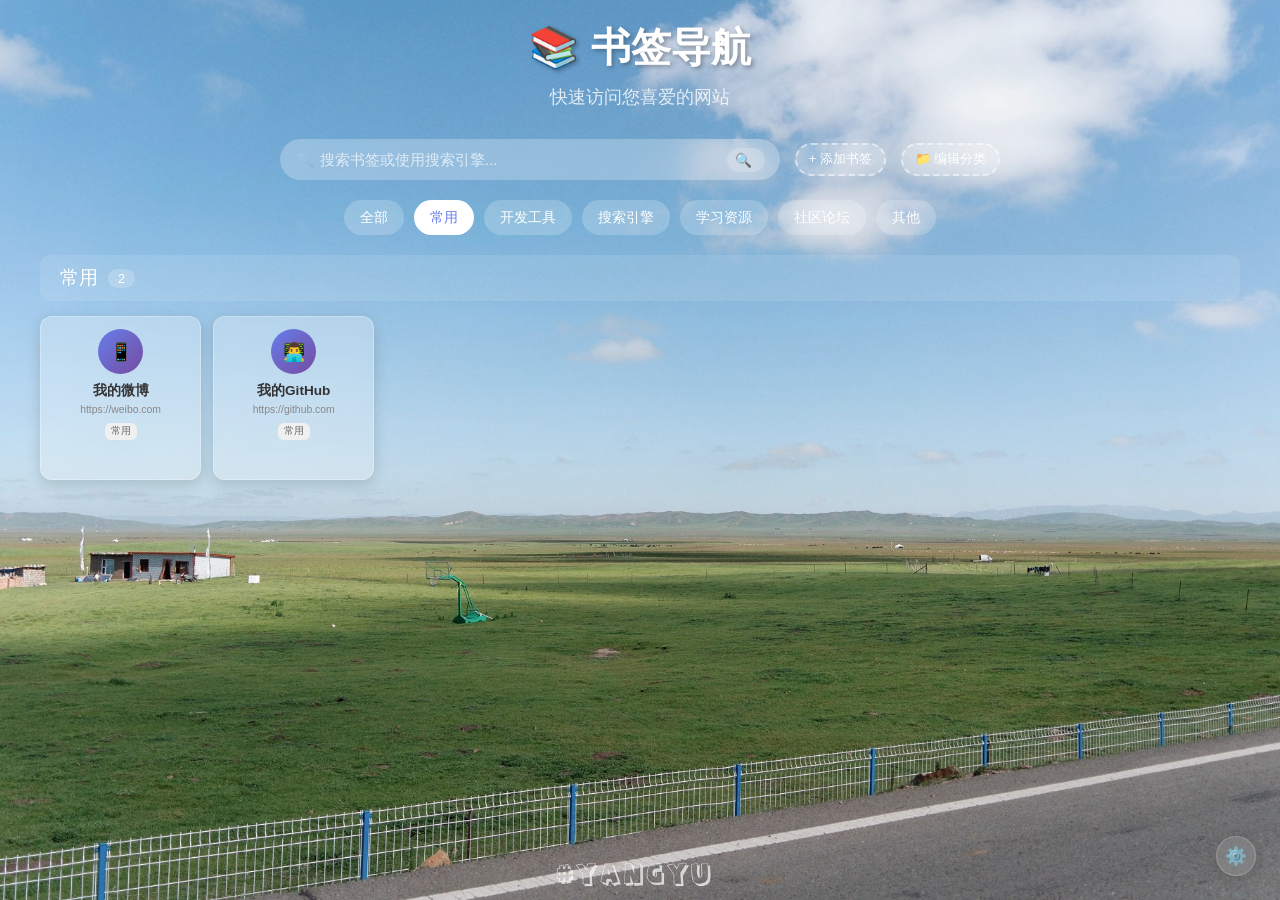
==== navi-bookmarks-chrome/newtab.html @ 95f2849f "Add Chrome extension and legacy web files Add a new Chrome extension under navi-bookmarks-chrome (ma" ====
<!DOCTYPE html>
<html lang="zh-CN">
<head>
    <meta charset="UTF-8">
    <meta name="viewport" content="width=device-width, initial-scale=1.0">
    <title>个人书签导航</title>
    <link rel="stylesheet" href="newtab.css">
</head>
<body>
    <div class="container">
        <header>
            <h1>📚 书签导航</h1>
            <p>快速访问您喜爱的网站</p>
        </header>

        <div class="search-bar">
            <form id="searchForm" class="search-container">
                <span class="search-icon">🔍</span>
                <input type="text" id="searchInput" class="search-input" placeholder="搜索书签或使用搜索引擎...">
                <div class="search-engine-selector" id="searchEngineSelector">
                    <span class="search-engine-icon" id="currentEngineIcon">🔍</span>
                    <span class="search-engine-name" id="currentEngineName"></span>
                </div>
                <div class="search-dropdown" id="searchEngineDropdown">
                    <div class="search-dropdown-item selected" data-engine="bookmarks">
                        <span class="engine-icon">⭐</span>
                        <div class="engine-info">
                            <div class="name">书签搜索</div>
                            <div class="url">搜索您的书签</div>
                        </div>
                    </div>
                    <div class="search-dropdown-item" data-engine="google">
                        <span class="engine-icon">🔍</span>
                        <div class="engine-info">
                            <div class="name">Google</div>
                            <div class="url">google.com</div>
                        </div>
                    </div>
                    <div class="search-dropdown-item" data-engine="baidu">
                        <span class="engine-icon">🅱️</span>
                        <div class="engine-info">
                            <div class="name">百度</div>
                            <div class="url">baidu.com</div>
                        </div>
                    </div>
                    <div class="search-dropdown-item" data-engine="bing">
                        <span class="engine-icon">🔷</span>
                        <div class="engine-info">
                            <div class="name">必应</div>
                            <div class="url">bing.com</div>
                        </div>
                    </div>
                    <div class="search-dropdown-item" data-engine="duckduckgo">
                        <span class="engine-icon">🦆</span>
                        <div class="engine-info">
                            <div class="name">DuckDuckGo</div>
                            <div class="url">duckduckgo.com</div>
                        </div>
                    </div>
                </div>
                <div class="search-results" id="searchResults"></div>
            </form>
            <button class="add-btn" id="addBookmarkBtn">+ 添加书签</button>
            <button class="add-btn" id="editCategoryBtn">📁 编辑分类</button>
        </div>

        <div class="category-filter" id="categoryFilter">
        </div>

        <div id="bookmarkContent">
        </div>

        <div class="modal-overlay" id="modalOverlay">
            <div class="modal">
                <h2 id="modalTitle">添加书签</h2>
                <input type="hidden" id="editId">
                <div class="form-group">
                    <label for="nameInput">网站名称</label>
                    <input type="text" id="nameInput" placeholder="输入网站名称">
                </div>
                <div class="form-group">
                    <label for="urlInput">网站地址</label>
                    <input type="text" id="urlInput" placeholder="输入网站URL或IP地址（可省略http://）">
                </div>
                <div class="form-group">
                    <label for="descriptionInput">描述（可选）</label>
                    <textarea id="descriptionInput" placeholder="输入网站描述或备注信息"></textarea>
                </div>
                <div class="form-group">
                    <label for="categoryInput">分类</label>
                    <select id="categoryInput">
                        <option value="常用">常用</option>
                        <option value="开发工具">开发工具</option>
                        <option value="搜索引擎">搜索引擎</option>
                        <option value="学习资源">学习资源</option>
                        <option value="社区论坛">社区论坛</option>
                        <option value="其他">其他</option>
                        <option value="__new__">+ 添加新分类</option>
                    </select>
                </div>
                <div class="form-group" id="newCategoryGroup" style="display: none;">
                    <label for="newCategoryInput">新分类名称</label>
                    <input type="text" id="newCategoryInput" placeholder="输入新分类名称">
                </div>
                <div class="btn-group">
                    <button class="cancel-btn" id="cancelModalBtn">取消</button>
                    <button class="save-btn" id="saveModalBtn">保存</button>
                </div>
            </div>
        </div>

        <div class="modal-overlay" id="categoryModalOverlay">
            <div class="modal">
                <h2>📁 编辑分类</h2>
                <div class="form-group">
                    <label for="newCatName">添加新分类</label>
                    <input type="text" id="newCatName" placeholder="输入新分类名称">
                </div>
                <button class="add-category-btn" id="addCategoryBtn">
                    <span class="add-icon">+</span>
                    <span>添加分类</span>
                </button>
                <div style="margin-bottom: 15px; font-size: 0.8rem; color: #999;">
                    💡 拖动分类可以调整顺序
                </div>
                <div id="categoryList" class="category-list">
                </div>
                <div class="btn-group">
                    <button class="cancel-btn" id="closeCategoryModalBtn">关闭</button>
                </div>
            </div>
        </div>

        <div class="fab-panel" id="fabPanel">
            <div class="fab-menu" id="fabMenu">
                <button class="fab-menu-item" id="exportBtn">📤 导出书签</button>
                <button class="fab-menu-item" id="importBtn">📥 导入书签</button>
                <button class="fab-menu-item" id="changeBgBtn">🎨 更换背景</button>
            </div>
            <button class="fab-btn" id="ieToggleBtn">⚙️</button>
        </div>

        <input type="file" id="importFile" style="display: none;" accept=".json">

    </div>

    <script src="newtab.js"></script>
</body>
</html>
---- navi-bookmarks-chrome/newtab.css ----
* {
    margin: 0;
    padding: 0;
    box-sizing: border-box;
}

body {
    font-family: 'Segoe UI', Tahoma, Geneva, Verdana, sans-serif;
    background: linear-gradient(135deg, #667eea 0%, #764ba2 100%);
    min-height: 100vh;
    padding: 20px;
    transition: background 0.5s ease;
}

body.loaded {
    background: url('/Zoigê.JPG') center/cover fixed;
}

.container {
    max-width: 1200px;
    margin: 0 auto;
}

header {
    text-align: center;
    margin-bottom: 30px;
}

header h1 {
    color: white;
    font-size: 2.5rem;
    margin-bottom: 10px;
    text-shadow: 2px 2px 4px rgba(0,0,0,0.3);
}

header p {
    color: rgba(255,255,255,0.8);
    font-size: 1.1rem;
}

.add-btn {
    padding: 6px 12px;
    background: rgba(255,255,255,0.2);
    border: 2px dashed rgba(255,255,255,0.5);
    border-radius: 50px;
    color: white;
    font-size: 0.8rem;
    cursor: pointer;
    transition: all 0.3s ease;
    min-width: 80px;
}

.add-btn:hover {
    background: rgba(255,255,255,0.3);
    border-color: white;
}

.category-filter {
    display: flex;
    justify-content: center;
    gap: 10px;
    flex-wrap: wrap;
    margin-bottom: 20px;
}

.category-tag {
    padding: 8px 16px;
    background: rgba(255,255,255,0.2);
    border: none;
    border-radius: 20px;
    color: white;
    font-size: 0.9rem;
    cursor: pointer;
    transition: all 0.3s ease;
}

.category-tag:hover {
    background: rgba(255,255,255,0.3);
}

.category-tag.active {
    background: white;
    color: #667eea;
}

.search-bar {
    display: flex;
    justify-content: center;
    align-items: center;
    gap: 15px;
    margin-bottom: 20px;
    flex-wrap: wrap;
}

.search-container {
    position: relative;
    display: flex;
    align-items: center;
    flex: 1;
    max-width: 500px;
    min-width: 280px;
}

.search-input {
    width: 100%;
    padding: 12px 45px 12px 40px;
    background: rgba(255, 255, 255, 0.25);
    backdrop-filter: blur(15px);
    -webkit-backdrop-filter: blur(15px);
    border: none;
    border-radius: 50px;
    color: white;
    font-size: 0.95rem;
    outline: none;
    transition: all 0.3s ease;
}

.search-input::placeholder {
    color: rgba(255, 255, 255, 0.7);
}

.search-input:focus {
    background: rgba(255, 255, 255, 0.35);
    box-shadow: 0 0 20px rgba(255, 255, 255, 0.2);
}

.search-icon {
    position: absolute;
    left: 15px;
    color: rgba(255, 255, 255, 0.7);
    font-size: 1rem;
}

.search-engine-selector {
    position: absolute;
    right: 15px;
    display: flex;
    align-items: center;
    gap: 5px;
    cursor: pointer;
    padding: 4px 8px;
    background: rgba(255, 255, 255, 0.2);
    border-radius: 15px;
    transition: all 0.3s ease;
}

.search-engine-selector:hover {
    background: rgba(255, 255, 255, 0.3);
}

.search-engine-icon {
    font-size: 0.85rem;
}

.search-engine-name {
    font-size: 0.75rem;
    color: white;
}

.search-dropdown {
    position: absolute;
    top: calc(100% + 10px);
    left: 0;
    right: 0;
    background: rgba(255, 255, 255, 0.95);
    backdrop-filter: blur(15px);
    -webkit-backdrop-filter: blur(15px);
    border: none;
    border-radius: 12px;
    box-shadow: 0 10px 40px rgba(0, 0, 0, 0.2);
    overflow: hidden;
    z-index: 100;
    opacity: 0;
    visibility: hidden;
    transform: translateY(-10px);
    transition: all 0.3s ease;
}

.search-dropdown.active {
    opacity: 1;
    visibility: visible;
    transform: translateY(0);
}

.search-dropdown-item {
    display: flex;
    align-items: center;
    gap: 12px;
    padding: 12px 15px;
    cursor: pointer;
    transition: background 0.2s ease;
    color: #333;
}

.search-dropdown-item:hover {
    background: rgba(102, 126, 234, 0.1);
}

.search-dropdown-item.selected {
    background: rgba(102, 126, 234, 0.15);
}

.search-dropdown-item .engine-icon {
    font-size: 1.2rem;
}

.search-dropdown-item .engine-info {
    flex: 1;
}

.search-dropdown-item .engine-info .name {
    font-weight: 500;
    font-size: 0.9rem;
}

.search-dropdown-item .engine-info .url {
    font-size: 0.7rem;
    color: #888;
}

.search-results {
    position: absolute;
    top: calc(100% + 10px);
    left: 0;
    right: 0;
    max-height: 300px;
    overflow-y: auto;
    background: rgba(255, 255, 255, 0.95);
    backdrop-filter: blur(15px);
    -webkit-backdrop-filter: blur(15px);
    border: none;
    border-radius: 12px;
    box-shadow: 0 10px 40px rgba(0, 0, 0, 0.2);
    z-index: 99;
}

.search-result-item {
    display: flex;
    align-items: center;
    gap: 12px;
    padding: 12px 15px;
    cursor: pointer;
    transition: background 0.2s ease;
    border-bottom: 1px solid rgba(0, 0, 0, 0.05);
}

.search-result-item:last-child {
    border-bottom: none;
}

.search-result-item:hover {
    background: rgba(102, 126, 234, 0.1);
}

.search-result-item .icon {
    width: 36px;
    height: 36px;
    border-radius: 50%;
    background: linear-gradient(135deg, #667eea 0%, #764ba2 100%);
    display: flex;
    align-items: center;
    justify-content: center;
    color: white;
    font-size: 0.9rem;
}

.search-result-item .info {
    flex: 1;
    min-width: 0;
}

.search-result-item .info .name {
    font-weight: 500;
    font-size: 0.9rem;
    color: #333;
    white-space: nowrap;
    overflow: hidden;
    text-overflow: ellipsis;
}

.search-result-item .info .url {
    font-size: 0.75rem;
    color: #888;
    white-space: nowrap;
    overflow: hidden;
    text-overflow: ellipsis;
}

.search-result-item .category {
    padding: 3px 8px;
    background: #f0f0f0;
    border-radius: 6px;
    font-size: 0.65rem;
    color: #666;
}

.search-no-results {
    padding: 20px;
    text-align: center;
    color: #999;
    font-size: 0.9rem;
}

.search-suggestions {
    padding: 10px 15px;
    border-top: 1px solid rgba(0, 0, 0, 0.05);
}

.search-suggestions .suggestion-title {
    font-size: 0.75rem;
    color: #999;
    margin-bottom: 8px;
}

.search-suggestions .suggestion-item {
    display: flex;
    align-items: center;
    gap: 8px;
    padding: 8px 10px;
    border-radius: 8px;
    cursor: pointer;
    transition: background 0.2s ease;
}

.search-suggestions .suggestion-item:hover {
    background: rgba(102, 126, 234, 0.1);
}

.search-suggestions .suggestion-item .search-icon {
    position: static;
    font-size: 0.85rem;
    color: #667eea;
}

.search-suggestions .suggestion-item .text {
    font-size: 0.85rem;
    color: #666;
}

.bookmark-section {
    margin-bottom: 30px;
}

.section-header {
    display: flex;
    align-items: center;
    gap: 10px;
    margin-bottom: 15px;
    padding: 10px 20px;
    background: rgba(255,255,255,0.1);
    border-radius: 10px;
}

.section-header h2 {
    color: white;
    font-size: 1.2rem;
    font-weight: 500;
}

.section-header .count {
    background: rgba(255,255,255,0.2);
    padding: 2px 10px;
    border-radius: 10px;
    color: white;
    font-size: 0.8rem;
}

.bookmark-grid {
    display: grid;
    grid-template-columns: repeat(auto-fill, minmax(150px, 1fr));
    gap: 12px;
}

.bookmark-card {
    background: rgba(255, 255, 255, 0.25);
    backdrop-filter: blur(15px);
    -webkit-backdrop-filter: blur(15px);
    border: 1px solid rgba(255, 255, 255, 0.3);
    border-radius: 12px;
    padding: 12px;
    text-align: center;
    box-shadow: 0 4px 15px rgba(0,0,0,0.15);
    transition: transform 0.3s ease, box-shadow 0.3s ease;
    position: relative;
    cursor: grab;
}

.bookmark-card:active {
    cursor: grabbing;
}

.bookmark-card:hover {
    transform: translateY(-6px) scale(1.02);
    box-shadow: 0 10px 30px rgba(0,0,0,0.25);
    background: rgba(255, 255, 255, 0.35);
}

.bookmark-card.dragging {
    opacity: 0.5;
    transform: scale(1.05);
}

.bookmark-card.drag-over {
    border: 2px dashed #667eea;
    background: rgba(255, 255, 255, 0.4);
}

.bookmark-card.add-card {
    border: 1px solid rgba(255, 255, 255, 0.3);
    background: rgba(255, 255, 255, 0.25);
    backdrop-filter: blur(15px);
    -webkit-backdrop-filter: blur(15px);
    cursor: pointer;
    transition: all 0.3s ease;
    box-shadow: 0 4px 15px rgba(0,0,0,0.15);
}

.bookmark-card.add-card:hover {
    transform: translateY(-6px) scale(1.02);
    box-shadow: 0 10px 30px rgba(0,0,0,0.25);
    background: rgba(255, 255, 255, 0.35);
}

.bookmark-card.add-card .add-icon {
    width: 45px;
    height: 45px;
    border-radius: 50%;
    background: linear-gradient(135deg, #667eea 0%, #764ba2 100%);
    display: flex;
    align-items: center;
    justify-content: center;
    margin: 0 auto 8px;
    font-size: 24px;
    color: white;
    font-weight: bold;
    box-shadow: 0 4px 15px rgba(102, 126, 234, 0.4);
}

.bookmark-card.add-card h3 {
    color: rgba(0, 0, 0, 0.8);
    margin-bottom: 5px;
    font-size: 14px;
}

.bookmark-card.add-card p {
    color: rgba(0, 0, 0, 0.5);
    font-size: 12px;
    margin-bottom: 8px;
}

.bookmark-card .icon {
    width: 45px;
    height: 45px;
    margin: 0 auto 8px;
    background: linear-gradient(135deg, #667eea 0%, #764ba2 100%);
    border-radius: 50%;
    display: flex;
    align-items: center;
    justify-content: center;
    font-size: 18px;
    color: white;
    font-family: 'Segoe UI', sans-serif;
}

.bookmark-card .icon img {
    width: 100%;
    height: 100%;
    border-radius: 50%;
    object-fit: cover;
}

.card-click-area {
    cursor: pointer;
    display: flex;
    flex-direction: column;
    align-items: center;
}

.bookmark-card h3 {
    font-size: 0.85rem;
    color: #333;
    margin-bottom: 4px;
    white-space: nowrap;
    overflow: hidden;
    text-overflow: ellipsis;
}

.bookmark-card p {
    font-size: 0.65rem;
    color: #888;
    word-break: break-all;
    margin-bottom: 5px;
}

.bookmark-card p.description {
    font-size: 0.6rem;
    color: #666;
    font-style: italic;
    display: -webkit-box;
    -webkit-line-clamp: 2;
    -webkit-box-orient: vertical;
    box-orient: vertical;
    line-clamp: 2;
    overflow: hidden;
    opacity: 0;
    max-height: 0;
    transition: all 0.3s ease;
    margin-top: 0;
}

.bookmark-card:hover p.description {
    opacity: 1;
    max-height: 40px;
    margin-top: 5px;
}

.bookmark-card .category-badge {
    display: inline-block;
    padding: 2px 6px;
    background: #f0f0f0;
    border-radius: 6px;
    font-size: 0.6rem;
    color: #666;
    margin-bottom: 6px;
}

.bookmark-card .actions {
    display: flex;
    justify-content: center;
    gap: 10px;
    opacity: 0;
    transition: opacity 0.3s ease;
}

.bookmark-card:hover .actions {
    opacity: 1;
}

.bookmark-card .actions button {
    padding: 4px 7px;
    border: none;
    border-radius: 4px;
    cursor: pointer;
    font-size: 0.6rem;
    transition: background 0.2s ease;
}

.bookmark-card .actions .edit-btn {
    background: #667eea;
    color: white;
}

.bookmark-card .actions .edit-btn:hover {
    background: #5a6fd6;
}

.bookmark-card .actions .delete-btn {
    background: #ff6b6b;
    color: white;
}

.bookmark-card .actions .delete-btn:hover {
    background: #ee5a5a;
}

.modal-overlay {
    display: none;
    position: fixed;
    top: 0;
    left: 0;
    width: 100%;
    height: 100%;
    background: rgba(0,0,0,0.5);
    justify-content: center;
    align-items: center;
    z-index: 1000;
}

.modal-overlay.active {
    display: flex;
}

.modal {
    background: white;
    border-radius: 12px;
    padding: 30px;
    width: 90%;
    max-width: 450px;
    box-shadow: 0 10px 40px rgba(0,0,0,0.3);
    max-height: 90vh;
    overflow-y: auto;
}

.modal h2 {
    color: #333;
    margin-bottom: 20px;
    text-align: center;
}

.modal .form-group {
    margin-bottom: 15px;
}

.modal .form-group label {
    display: block;
    margin-bottom: 5px;
    color: #555;
    font-size: 0.9rem;
}

.modal .form-group input,
.modal .form-group select,
.modal .form-group textarea {
    width: 100%;
    padding: 10px;
    border: 2px solid #e0e0e0;
    border-radius: 8px;
    font-size: 1rem;
    font-family: 'Segoe UI', 'PingFang SC', sans-serif;
    transition: all 0.3s ease;
    background: #fafafa;
}

.modal .form-group textarea {
    min-height: 80px;
    resize: vertical;
    line-height: 1.5;
}

.modal .form-group input:focus,
.modal .form-group select:focus,
.modal .form-group textarea:focus {
    outline: none;
    border-color: #667eea;
    box-shadow: 0 0 0 3px rgba(102, 126, 234, 0.1);
    background: white;
}

.modal .btn-group {
    display: flex;
    gap: 10px;
    margin-top: 25px;
}

.modal .btn-group button {
    flex: 1;
    padding: 12px;
    border: none;
    border-radius: 6px;
    font-size: 1rem;
    cursor: pointer;
    transition: background 0.3s ease;
}

.modal .btn-group .cancel-btn {
    background: #eee;
    color: #666;
}

.modal .btn-group .cancel-btn:hover {
    background: #ddd;
}

.modal .btn-group .save-btn {
    background: #667eea;
    color: white;
}

.modal .btn-group .save-btn:hover {
    background: #5a6fd6;
}

.empty-state {
    text-align: center;
    color: rgba(255,255,255,0.8);
    padding: 40px;
}

.empty-state h3 {
    font-size: 1.5rem;
    margin-bottom: 10px;
}

.empty-state p {
    font-size: 1rem;
}

@media (max-width: 768px) {
    header h1 {
        font-size: 1.8rem;
    }

    .bookmark-grid {
        grid-template-columns: repeat(auto-fill, minmax(150px, 1fr));
        gap: 12px;
    }

    .bookmark-card {
        padding: 15px;
    }

    .bookmark-card .icon {
        width: 50px;
        height: 50px;
        font-size: 20px;
    }

    .actions-bar {
        flex-direction: row;
        gap: 10px;
    }

    .add-btn {
        padding: 8px 14px;
        font-size: 0.8rem;
        min-width: auto;
    }
}

@media (max-width: 480px) {
    body {
        padding: 10px;
    }

    header h1 {
        font-size: 1.5rem;
    }

    .bookmark-grid {
        grid-template-columns: repeat(auto-fill, minmax(140px, 1fr));
        gap: 10px;
    }
}

.add-category-btn {
    width: 100%;
    padding: 12px 20px;
    margin-bottom: 15px;
    background: linear-gradient(135deg, #667eea 0%, #764ba2 100%);
    border: none;
    border-radius: 10px;
    color: white;
    font-size: 1rem;
    font-weight: 500;
    cursor: pointer;
    display: flex;
    align-items: center;
    justify-content: center;
    gap: 8px;
    transition: all 0.3s ease;
    box-shadow: 0 4px 15px rgba(102, 126, 234, 0.4);
}

.add-category-btn:hover {
    transform: translateY(-2px);
    box-shadow: 0 6px 20px rgba(102, 126, 234, 0.5);
}

.add-category-btn:active {
    transform: translateY(0);
}

.add-icon {
    font-size: 1.2rem;
    font-weight: 300;
}

.category-list {
    max-height: 300px;
    overflow-y: auto;
    margin-bottom: 15px;
    padding-right: 5px;
}

.category-item {
    display: flex;
    justify-content: space-between;
    align-items: center;
    padding: 12px 15px;
    background: #f8f9fa;
    border-radius: 10px;
    margin-bottom: 8px;
    cursor: grab;
    transition: all 0.2s ease;
    border: 2px solid transparent;
}

.category-item:hover {
    background: #e9ecef;
    transform: translateX(5px);
}

.category-item:active {
    cursor: grabbing;
}

.category-item.dragging {
    opacity: 0.5;
    transform: scale(1.02);
    background: #dee2e6;
}

.category-item.drag-over {
    border-color: #667eea;
    background: #eef2ff;
}

.category-name {
    font-weight: 500;
    color: #333;
}

.category-count {
    margin-left: 10px;
    color: #999;
    font-size: 0.8rem;
}

.category-actions {
    display: flex;
    gap: 8px;
}

.category-btn {
    padding: 5px 10px;
    border: none;
    border-radius: 6px;
    font-size: 0.75rem;
    cursor: pointer;
    transition: all 0.2s ease;
}

.category-btn.rename {
    background: #667eea;
    color: white;
}

.category-btn.rename:hover {
    background: #5a6fd6;
}

.category-btn.delete {
    background: #ff6b6b;
    color: white;
}

.category-btn.delete:hover {
    background: #ee5a5a;
}

.category-btn.disabled {
    background: #ccc;
    cursor: not-allowed;
}

.fab-panel {
    position: fixed;
    bottom: 24px;
    right: 24px;
    z-index: 1000;
    display: flex;
    flex-direction: column;
    align-items: center;
    gap: 10px;
}

.fab-btn {
    width: 40px;
    height: 40px;
    background: rgba(255, 255, 255, 0.12);
    backdrop-filter: blur(16px);
    -webkit-backdrop-filter: blur(16px);
    border: 1px solid rgba(255, 255, 255, 0.2);
    border-radius: 50%;
    color: white;
    font-size: 1.1rem;
    cursor: pointer;
    box-shadow: 0 4px 16px rgba(0, 0, 0, 0.12);
    transition: all 0.3s ease;
    display: flex;
    align-items: center;
    justify-content: center;
}

.fab-btn:hover {
    transform: scale(1.1) translateY(-2px);
    box-shadow: 0 6px 20px rgba(0, 0, 0, 0.2);
    background: rgba(255, 255, 255, 0.25);
}

.fab-btn:active {
    transform: scale(0.95);
}

.fab-menu {
    position: absolute;
    bottom: 50px;
    right: 0;
    background: rgba(255, 255, 255, 0.8);
    backdrop-filter: blur(20px);
    -webkit-backdrop-filter: blur(20px);
    border: 1px solid rgba(255, 255, 255, 0.3);
    border-radius: 12px;
    box-shadow: 0 12px 40px rgba(0, 0, 0, 0.18);
    padding: 6px;
    display: none;
    flex-direction: column;
    gap: 2px;
    min-width: 150px;
}

.fab-menu.active {
    display: flex;
    animation: slideUp 0.25s ease;
}

@keyframes slideUp {
    from { opacity: 0; transform: translateY(8px); }
    to { opacity: 1; transform: translateY(0); }
}

.fab-menu-item {
    padding: 8px 14px;
    border: none;
    border-radius: 8px;
    background: transparent;
    color: #333;
    font-size: 0.82rem;
    font-weight: 500;
    cursor: pointer;
    transition: all 0.2s ease;
    text-align: left;
    display: flex;
    align-items: center;
    gap: 8px;
    white-space: nowrap;
}

.fab-menu-item:hover {
    background: linear-gradient(135deg, rgba(102, 126, 234, 0.12), rgba(118, 75, 162, 0.12));
    color: #667eea;
}

.bg-preview-list {
    display: flex;
    gap: 6px;
    padding: 6px 8px 2px;
    flex-wrap: wrap;
}

.bg-preview {
    width: 36px;
    height: 36px;
    border-radius: 8px;
    border: 2px solid transparent;
    cursor: pointer;
    transition: all 0.2s ease;
    background-size: cover;
    background-position: center;
}

.bg-preview:hover {
    transform: scale(1.1);
    border-color: #667eea;
}

.bg-preview.active {
    border-color: #667eea;
    box-shadow: 0 0 0 2px rgba(102, 126, 234, 0.3);
}
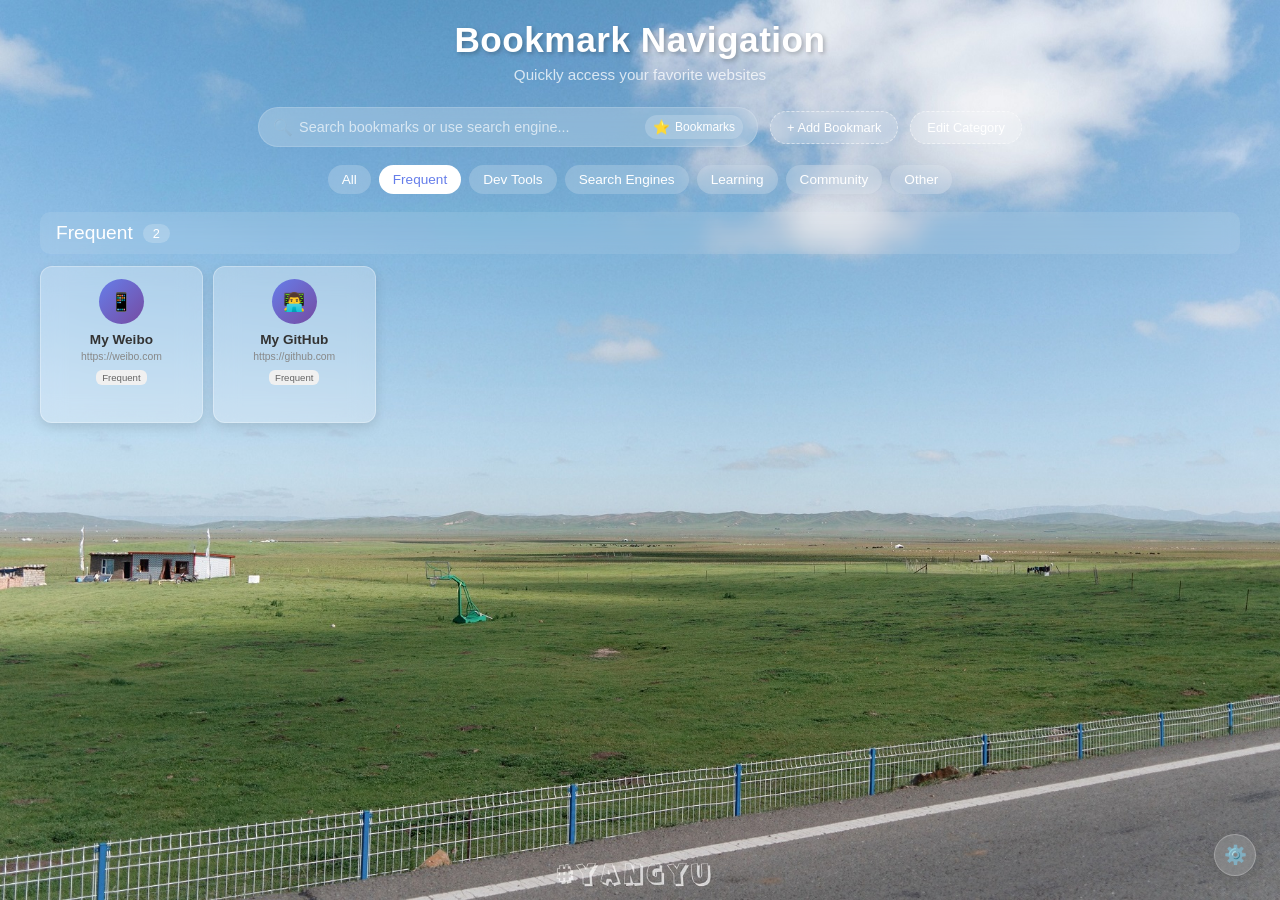
==== commit d5dd41af: "## [v1.0.2] - 2026-06-29 ### 新增  - ✅ 国际化（i18n）支持，支持中文和英文切换 - ✅ 新增 `_locales/en` 和 `_locales/zh_CN` 语" ====
--- a/navi-bookmarks-chrome/newtab.html
+++ b/navi-bookmarks-chrome/newtab.html
@@ -3,20 +3,20 @@
 <head>
     <meta charset="UTF-8">
     <meta name="viewport" content="width=device-width, initial-scale=1.0">
-    <title>个人书签导航</title>
+    <title data-i18n="appName">个人书签导航</title>
     <link rel="stylesheet" href="newtab.css">
 </head>
 <body>
     <div class="container">
         <header>
-            <h1>📚 书签导航</h1>
-            <p>快速访问您喜爱的网站</p>
+            <h1 data-i18n="headerTitle">📚 书签导航</h1>
+            <p data-i18n="headerSubtitle">快速访问您喜爱的网站</p>
         </header>
 
         <div class="search-bar">
             <form id="searchForm" class="search-container">
                 <span class="search-icon">🔍</span>
-                <input type="text" id="searchInput" class="search-input" placeholder="搜索书签或使用搜索引擎...">
+                <input type="text" id="searchInput" class="search-input" data-i18n-placeholder="searchPlaceholder" placeholder="搜索书签或使用搜索引擎...">
                 <div class="search-engine-selector" id="searchEngineSelector">
                     <span class="search-engine-icon" id="currentEngineIcon">🔍</span>
                     <span class="search-engine-name" id="currentEngineName"></span>
@@ -25,8 +25,8 @@
                     <div class="search-dropdown-item selected" data-engine="bookmarks">
                         <span class="engine-icon">⭐</span>
                         <div class="engine-info">
-                            <div class="name">书签搜索</div>
-                            <div class="url">搜索您的书签</div>
+                            <div class="name" data-i18n="bookmarkSearch">书签搜索</div>
+                            <div class="url" data-i18n="bookmarkSearchDesc">搜索您的书签</div>
                         </div>
                     </div>
                     <div class="search-dropdown-item" data-engine="google">
@@ -39,14 +39,14 @@
                     <div class="search-dropdown-item" data-engine="baidu">
                         <span class="engine-icon">🅱️</span>
                         <div class="engine-info">
-                            <div class="name">百度</div>
+                            <div class="name" data-i18n="baidu">百度</div>
                             <div class="url">baidu.com</div>
                         </div>
                     </div>
                     <div class="search-dropdown-item" data-engine="bing">
                         <span class="engine-icon">🔷</span>
                         <div class="engine-info">
-                            <div class="name">必应</div>
+                            <div class="name" data-i18n="bing">必应</div>
                             <div class="url">bing.com</div>
                         </div>
                     </div>
@@ -60,8 +60,8 @@
                 </div>
                 <div class="search-results" id="searchResults"></div>
             </form>
-            <button class="add-btn" id="addBookmarkBtn">+ 添加书签</button>
-            <button class="add-btn" id="editCategoryBtn">📁 编辑分类</button>
+            <button class="add-btn" id="addBookmarkBtn" data-i18n="addBookmark">+ 添加书签</button>
+            <button class="add-btn" id="editCategoryBtn" data-i18n="editCategory">📁 编辑分类</button>
         </div>
 
         <div class="category-filter" id="categoryFilter">
@@ -72,70 +72,85 @@
 
         <div class="modal-overlay" id="modalOverlay">
             <div class="modal">
-                <h2 id="modalTitle">添加书签</h2>
+                <h2 id="modalTitle" data-i18n="modalAddBookmark">添加书签</h2>
                 <input type="hidden" id="editId">
                 <div class="form-group">
-                    <label for="nameInput">网站名称</label>
-                    <input type="text" id="nameInput" placeholder="输入网站名称">
+                    <label for="nameInput" data-i18n="labelWebsiteName">网站名称</label>
+                    <input type="text" id="nameInput" data-i18n-placeholder="placeholderWebsiteName" placeholder="输入网站名称">
                 </div>
                 <div class="form-group">
-                    <label for="urlInput">网站地址</label>
-                    <input type="text" id="urlInput" placeholder="输入网站URL或IP地址（可省略http://）">
+                    <label for="urlInput" data-i18n="labelWebsiteUrl">网站地址</label>
+                    <input type="text" id="urlInput" data-i18n-placeholder="placeholderWebsiteUrl" placeholder="输入网站URL或IP地址（可省略http://）">
                 </div>
                 <div class="form-group">
-                    <label for="descriptionInput">描述（可选）</label>
-                    <textarea id="descriptionInput" placeholder="输入网站描述或备注信息"></textarea>
+                    <label for="descriptionInput" data-i18n="labelDescription">描述（可选）</label>
+                    <textarea id="descriptionInput" data-i18n-placeholder="placeholderDescription" placeholder="输入网站描述或备注信息"></textarea>
                 </div>
                 <div class="form-group">
-                    <label for="categoryInput">分类</label>
+                    <label for="categoryInput" data-i18n="labelCategory">分类</label>
                     <select id="categoryInput">
-                        <option value="常用">常用</option>
-                        <option value="开发工具">开发工具</option>
-                        <option value="搜索引擎">搜索引擎</option>
-                        <option value="学习资源">学习资源</option>
-                        <option value="社区论坛">社区论坛</option>
-                        <option value="其他">其他</option>
-                        <option value="__new__">+ 添加新分类</option>
                     </select>
                 </div>
                 <div class="form-group" id="newCategoryGroup" style="display: none;">
-                    <label for="newCategoryInput">新分类名称</label>
-                    <input type="text" id="newCategoryInput" placeholder="输入新分类名称">
+                    <label for="newCategoryInput" data-i18n="labelNewCategory">新分类名称</label>
+                    <input type="text" id="newCategoryInput" data-i18n-placeholder="placeholderNewCategory" placeholder="输入新分类名称">
                 </div>
                 <div class="btn-group">
-                    <button class="cancel-btn" id="cancelModalBtn">取消</button>
-                    <button class="save-btn" id="saveModalBtn">保存</button>
+                    <button class="cancel-btn" id="cancelModalBtn" data-i18n="btnCancel">取消</button>
+                    <button class="save-btn" id="saveModalBtn" data-i18n="btnSave">保存</button>
                 </div>
             </div>
         </div>
 
         <div class="modal-overlay" id="categoryModalOverlay">
             <div class="modal">
-                <h2>📁 编辑分类</h2>
+                <h2 data-i18n="modalEditCategory">📁 编辑分类</h2>
                 <div class="form-group">
-                    <label for="newCatName">添加新分类</label>
-                    <input type="text" id="newCatName" placeholder="输入新分类名称">
+                    <label for="newCatName" data-i18n="addNewCategory">添加新分类</label>
+                    <input type="text" id="newCatName" data-i18n-placeholder="placeholderEnterCategoryName" placeholder="输入新分类名称">
                 </div>
                 <button class="add-category-btn" id="addCategoryBtn">
                     <span class="add-icon">+</span>
-                    <span>添加分类</span>
+                    <span data-i18n="btnAddCategory">添加分类</span>
                 </button>
-                <div style="margin-bottom: 15px; font-size: 0.8rem; color: #999;">
+                <div style="margin-bottom: 15px; font-size: 0.8rem; color: #999;" data-i18n="hintDragCategory">
                     💡 拖动分类可以调整顺序
                 </div>
                 <div id="categoryList" class="category-list">
                 </div>
                 <div class="btn-group">
-                    <button class="cancel-btn" id="closeCategoryModalBtn">关闭</button>
+                    <button class="cancel-btn" id="closeCategoryModalBtn" data-i18n="btnClose">关闭</button>
                 </div>
             </div>
         </div>
 
         <div class="fab-panel" id="fabPanel">
             <div class="fab-menu" id="fabMenu">
-                <button class="fab-menu-item" id="exportBtn">📤 导出书签</button>
-                <button class="fab-menu-item" id="importBtn">📥 导入书签</button>
-                <button class="fab-menu-item" id="changeBgBtn">🎨 更换背景</button>
+                <div class="fab-menu-header">
+                    <span data-i18n="settingsTitle">设置</span>
+                </div>
+                <button class="fab-menu-item" id="exportBtn">
+                    <span class="fab-menu-icon">📤</span>
+                    <span data-i18n="exportBookmarks">导出书签</span>
+                </button>
+                <button class="fab-menu-item" id="importBtn">
+                    <span class="fab-menu-icon">📥</span>
+                    <span data-i18n="importBookmarks">导入书签</span>
+                </button>
+                <button class="fab-menu-item" id="changeBgBtn">
+                    <span class="fab-menu-icon">🎨</span>
+                    <span data-i18n="changeBackground">更换背景</span>
+                </button>
+                <div class="fab-menu-divider"></div>
+                <div class="fab-menu-item fab-lang-row">
+                    <span class="fab-menu-icon">🌐</span>
+                    <span data-i18n="language">语言</span>
+                    <select id="langSelect" class="lang-select">
+                        <option value="system" data-i18n="langSystem">跟随系统</option>
+                        <option value="zh_CN" data-i18n="langZhCN">中文</option>
+                        <option value="en" data-i18n="langEn">English</option>
+                    </select>
+                </div>
             </div>
             <button class="fab-btn" id="ieToggleBtn">⚙️</button>
         </div>
--- a/navi-bookmarks-chrome/newtab.css
+++ b/navi-bookmarks-chrome/newtab.css
@@ -23,55 +23,61 @@
 
 header {
     text-align: center;
-    margin-bottom: 30px;
+    margin-bottom: 24px;
 }
 
 header h1 {
     color: white;
-    font-size: 2.5rem;
-    margin-bottom: 10px;
-    text-shadow: 2px 2px 4px rgba(0,0,0,0.3);
+    font-size: 2.2rem;
+    margin-bottom: 6px;
+    text-shadow: 2px 2px 4px rgba(0,0,0,0.25);
+    letter-spacing: 0.5px;
 }
 
 header p {
-    color: rgba(255,255,255,0.8);
-    font-size: 1.1rem;
+    color: rgba(255,255,255,0.75);
+    font-size: 0.95rem;
 }
 
 .add-btn {
-    padding: 6px 12px;
+    padding: 8px 16px;
     background: rgba(255,255,255,0.2);
-    border: 2px dashed rgba(255,255,255,0.5);
+    border: 1.5px dashed rgba(255,255,255,0.5);
     border-radius: 50px;
     color: white;
     font-size: 0.8rem;
     cursor: pointer;
-    transition: all 0.3s ease;
+    transition: all 0.2s ease;
     min-width: 80px;
+    backdrop-filter: blur(8px);
+    -webkit-backdrop-filter: blur(8px);
 }
 
 .add-btn:hover {
     background: rgba(255,255,255,0.3);
     border-color: white;
+    transform: translateY(-1px);
 }
 
 .category-filter {
     display: flex;
     justify-content: center;
-    gap: 10px;
+    gap: 8px;
     flex-wrap: wrap;
-    margin-bottom: 20px;
+    margin-bottom: 18px;
 }
 
 .category-tag {
-    padding: 8px 16px;
+    padding: 7px 14px;
     background: rgba(255,255,255,0.2);
     border: none;
     border-radius: 20px;
     color: white;
-    font-size: 0.9rem;
-    cursor: pointer;
-    transition: all 0.3s ease;
+    font-size: 0.85rem;
+    cursor: pointer;
+    transition: all 0.2s ease;
+    backdrop-filter: blur(8px);
+    -webkit-backdrop-filter: blur(8px);
 }
 
 .category-tag:hover {
@@ -87,8 +93,8 @@
     display: flex;
     justify-content: center;
     align-items: center;
-    gap: 15px;
-    margin-bottom: 20px;
+    gap: 12px;
+    margin-bottom: 18px;
     flex-wrap: wrap;
 }
 
@@ -103,25 +109,26 @@
 
 .search-input {
     width: 100%;
-    padding: 12px 45px 12px 40px;
-    background: rgba(255, 255, 255, 0.25);
-    backdrop-filter: blur(15px);
-    -webkit-backdrop-filter: blur(15px);
-    border: none;
+    padding: 11px 45px 11px 40px;
+    background: rgba(255, 255, 255, 0.22);
+    backdrop-filter: blur(12px);
+    -webkit-backdrop-filter: blur(12px);
+    border: 1px solid rgba(255, 255, 255, 0.15);
     border-radius: 50px;
     color: white;
-    font-size: 0.95rem;
+    font-size: 0.9rem;
     outline: none;
-    transition: all 0.3s ease;
+    transition: all 0.2s ease;
 }
 
 .search-input::placeholder {
-    color: rgba(255, 255, 255, 0.7);
+    color: rgba(255, 255, 255, 0.65);
 }
 
 .search-input:focus {
-    background: rgba(255, 255, 255, 0.35);
-    box-shadow: 0 0 20px rgba(255, 255, 255, 0.2);
+    background: rgba(255, 255, 255, 0.3);
+    border-color: rgba(255, 255, 255, 0.3);
+    box-shadow: 0 0 16px rgba(255, 255, 255, 0.15);
 }
 
 .search-icon {
@@ -338,17 +345,19 @@
 }
 
 .bookmark-section {
-    margin-bottom: 30px;
+    margin-bottom: 24px;
 }
 
 .section-header {
     display: flex;
     align-items: center;
     gap: 10px;
-    margin-bottom: 15px;
-    padding: 10px 20px;
+    margin-bottom: 12px;
+    padding: 10px 16px;
     background: rgba(255,255,255,0.1);
     border-radius: 10px;
+    backdrop-filter: blur(8px);
+    -webkit-backdrop-filter: blur(8px);
 }
 
 .section-header h2 {
@@ -368,19 +377,19 @@
 .bookmark-grid {
     display: grid;
     grid-template-columns: repeat(auto-fill, minmax(150px, 1fr));
-    gap: 12px;
+    gap: 10px;
 }
 
 .bookmark-card {
     background: rgba(255, 255, 255, 0.25);
-    backdrop-filter: blur(15px);
-    -webkit-backdrop-filter: blur(15px);
+    backdrop-filter: blur(12px);
+    -webkit-backdrop-filter: blur(12px);
     border: 1px solid rgba(255, 255, 255, 0.3);
     border-radius: 12px;
     padding: 12px;
     text-align: center;
-    box-shadow: 0 4px 15px rgba(0,0,0,0.15);
-    transition: transform 0.3s ease, box-shadow 0.3s ease;
+    box-shadow: 0 4px 12px rgba(0,0,0,0.12);
+    transition: transform 0.2s ease, box-shadow 0.2s ease;
     position: relative;
     cursor: grab;
 }
@@ -390,8 +399,8 @@
 }
 
 .bookmark-card:hover {
-    transform: translateY(-6px) scale(1.02);
-    box-shadow: 0 10px 30px rgba(0,0,0,0.25);
+    transform: translateY(-4px) scale(1.02);
+    box-shadow: 0 8px 24px rgba(0,0,0,0.2);
     background: rgba(255, 255, 255, 0.35);
 }
 
@@ -570,10 +579,13 @@
     left: 0;
     width: 100%;
     height: 100%;
-    background: rgba(0,0,0,0.5);
+    background: rgba(0, 0, 0, 0.15);
+    backdrop-filter: blur(1px);
+    -webkit-backdrop-filter: blur(1px);
     justify-content: center;
     align-items: center;
     z-index: 1000;
+    animation: bubbleFadeIn 0.1s ease;
 }
 
 .modal-overlay.active {
@@ -582,13 +594,14 @@
 
 .modal {
     background: white;
-    border-radius: 12px;
-    padding: 30px;
+    border-radius: 16px;
+    padding: 28px 28px 20px;
     width: 90%;
     max-width: 450px;
-    box-shadow: 0 10px 40px rgba(0,0,0,0.3);
+    box-shadow: 0 20px 60px rgba(0, 0, 0, 0.25);
     max-height: 90vh;
     overflow-y: auto;
+    animation: bubblePop 0.125s cubic-bezier(0.175, 0.885, 0.32, 1.275);
 }
 
 .modal h2 {
@@ -861,22 +874,22 @@
     display: flex;
     flex-direction: column;
     align-items: center;
-    gap: 10px;
+    gap: 8px;
 }
 
 .fab-btn {
-    width: 40px;
-    height: 40px;
-    background: rgba(255, 255, 255, 0.12);
+    width: 42px;
+    height: 42px;
+    background: rgba(255, 255, 255, 0.15);
     backdrop-filter: blur(16px);
     -webkit-backdrop-filter: blur(16px);
-    border: 1px solid rgba(255, 255, 255, 0.2);
+    border: 1px solid rgba(255, 255, 255, 0.25);
     border-radius: 50%;
     color: white;
-    font-size: 1.1rem;
+    font-size: 1.15rem;
     cursor: pointer;
     box-shadow: 0 4px 16px rgba(0, 0, 0, 0.12);
-    transition: all 0.3s ease;
+    transition: all 0.2s ease;
     display: flex;
     align-items: center;
     justify-content: center;
@@ -896,31 +909,42 @@
     position: absolute;
     bottom: 50px;
     right: 0;
-    background: rgba(255, 255, 255, 0.8);
-    backdrop-filter: blur(20px);
-    -webkit-backdrop-filter: blur(20px);
-    border: 1px solid rgba(255, 255, 255, 0.3);
-    border-radius: 12px;
-    box-shadow: 0 12px 40px rgba(0, 0, 0, 0.18);
+    background: rgba(255, 255, 255, 0.92);
+    backdrop-filter: blur(24px);
+    -webkit-backdrop-filter: blur(24px);
+    border: 1px solid rgba(255, 255, 255, 0.4);
+    border-radius: 14px;
+    box-shadow: 0 8px 32px rgba(0, 0, 0, 0.15), 0 2px 8px rgba(0, 0, 0, 0.08);
     padding: 6px;
     display: none;
     flex-direction: column;
     gap: 2px;
-    min-width: 150px;
+    min-width: 180px;
 }
 
 .fab-menu.active {
     display: flex;
-    animation: slideUp 0.25s ease;
+    animation: slideUp 0.2s ease;
 }
 
 @keyframes slideUp {
-    from { opacity: 0; transform: translateY(8px); }
+    from { opacity: 0; transform: translateY(6px); }
     to { opacity: 1; transform: translateY(0); }
 }
 
+.fab-menu-header {
+    padding: 8px 14px 6px;
+    font-size: 0.7rem;
+    font-weight: 600;
+    color: #999;
+    text-transform: uppercase;
+    letter-spacing: 0.5px;
+    border-bottom: 1px solid rgba(0, 0, 0, 0.06);
+    margin-bottom: 2px;
+}
+
 .fab-menu-item {
-    padding: 8px 14px;
+    padding: 9px 14px;
     border: none;
     border-radius: 8px;
     background: transparent;
@@ -928,17 +952,67 @@
     font-size: 0.82rem;
     font-weight: 500;
     cursor: pointer;
-    transition: all 0.2s ease;
+    transition: all 0.15s ease;
     text-align: left;
     display: flex;
     align-items: center;
-    gap: 8px;
+    gap: 10px;
     white-space: nowrap;
 }
 
 .fab-menu-item:hover {
-    background: linear-gradient(135deg, rgba(102, 126, 234, 0.12), rgba(118, 75, 162, 0.12));
+    background: linear-gradient(135deg, rgba(102, 126, 234, 0.1), rgba(118, 75, 162, 0.1));
     color: #667eea;
+}
+
+.fab-menu-icon {
+    width: 18px;
+    text-align: center;
+    font-size: 0.9rem;
+    flex-shrink: 0;
+}
+
+.fab-menu-divider {
+    height: 1px;
+    background: rgba(0, 0, 0, 0.06);
+    margin: 4px 10px;
+}
+
+.fab-lang-row {
+    cursor: default;
+    justify-content: flex-start;
+}
+
+.fab-lang-row:hover {
+    background: transparent;
+    color: #333;
+}
+
+.lang-select {
+    margin-left: auto;
+    padding: 4px 10px;
+    border: 1px solid #e0e0e0;
+    border-radius: 6px;
+    font-size: 0.75rem;
+    background: #f5f5f5;
+    color: #444;
+    cursor: pointer;
+    outline: none;
+    transition: all 0.2s;
+    appearance: auto;
+}
+
+.lang-select:hover {
+    border-color: #bbb;
+}
+
+.lang-select:focus {
+    border-color: #667eea;
+    box-shadow: 0 0 0 2px rgba(102, 126, 234, 0.1);
+}
+
+.lang-select option {
+    font-size: 0.78rem;
 }
 
 .bg-preview-list {
@@ -968,3 +1042,131 @@
     border-color: #667eea;
     box-shadow: 0 0 0 2px rgba(102, 126, 234, 0.3);
 }
+
+.bubble-overlay {
+    position: fixed;
+    top: 0;
+    left: 0;
+    width: 100%;
+    height: 100%;
+    background: rgba(0, 0, 0, 0.15);
+    backdrop-filter: blur(1px);
+    -webkit-backdrop-filter: blur(1px);
+    display: flex;
+    align-items: center;
+    justify-content: center;
+    z-index: 10000;
+    animation: bubbleFadeIn 0.1s ease;
+}
+
+@keyframes bubbleFadeIn {
+    from { opacity: 0; }
+    to { opacity: 1; }
+}
+
+.bubble {
+    background: white;
+    border-radius: 16px;
+    padding: 28px 28px 20px;
+    min-width: 300px;
+    max-width: 400px;
+    width: 90%;
+    box-shadow: 0 20px 60px rgba(0, 0, 0, 0.25);
+    animation: bubblePop 0.125s cubic-bezier(0.175, 0.885, 0.32, 1.275);
+}
+
+@keyframes bubblePop {
+    from { opacity: 0; transform: scale(0.85) translateY(10px); }
+    to { opacity: 1; transform: scale(1) translateY(0); }
+}
+
+.bubble-title {
+    font-size: 1rem;
+    font-weight: 600;
+    color: #333;
+    margin-bottom: 10px;
+}
+
+.bubble-message {
+    font-size: 0.9rem;
+    color: #666;
+    line-height: 1.5;
+    margin-bottom: 20px;
+}
+
+.bubble-input {
+    width: 100%;
+    padding: 10px 12px;
+    border: 2px solid #e0e0e0;
+    border-radius: 8px;
+    font-size: 0.95rem;
+    font-family: 'Segoe UI', 'PingFang SC', sans-serif;
+    outline: none;
+    transition: border-color 0.2s;
+    margin-bottom: 20px;
+    box-sizing: border-box;
+}
+
+.bubble-input:focus {
+    border-color: #667eea;
+}
+
+.bubble-btn-group {
+    display: flex;
+    justify-content: flex-end;
+    gap: 10px;
+}
+
+.bubble-btn {
+    padding: 8px 20px;
+    border: none;
+    border-radius: 8px;
+    font-size: 0.9rem;
+    cursor: pointer;
+    transition: all 0.2s ease;
+    font-weight: 500;
+}
+
+.bubble-btn-cancel {
+    background: #f0f0f0;
+    color: #666;
+}
+
+.bubble-btn-cancel:hover {
+    background: #e0e0e0;
+}
+
+.bubble-btn-confirm {
+    background: linear-gradient(135deg, #667eea 0%, #764ba2 100%);
+    color: white;
+    box-shadow: 0 2px 8px rgba(102, 126, 234, 0.3);
+}
+
+.bubble-btn-confirm:hover {
+    box-shadow: 0 4px 12px rgba(102, 126, 234, 0.4);
+    transform: translateY(-1px);
+}
+
+.bubble-btn-ok {
+    background: linear-gradient(135deg, #667eea 0%, #764ba2 100%);
+    color: white;
+    width: 100%;
+    padding: 10px;
+    box-shadow: 0 2px 8px rgba(102, 126, 234, 0.3);
+}
+
+.bubble-btn-ok:hover {
+    box-shadow: 0 4px 12px rgba(102, 126, 234, 0.4);
+    transform: translateY(-1px);
+}
+
+.bubble-btn-danger {
+    background: linear-gradient(135deg, #ff6b6b 0%, #ee5a5a 100%);
+    color: white;
+    box-shadow: 0 2px 8px rgba(255, 107, 107, 0.3);
+}
+
+.bubble-btn-danger:hover {
+    box-shadow: 0 4px 12px rgba(255, 107, 107, 0.4);
+    transform: translateY(-1px);
+}
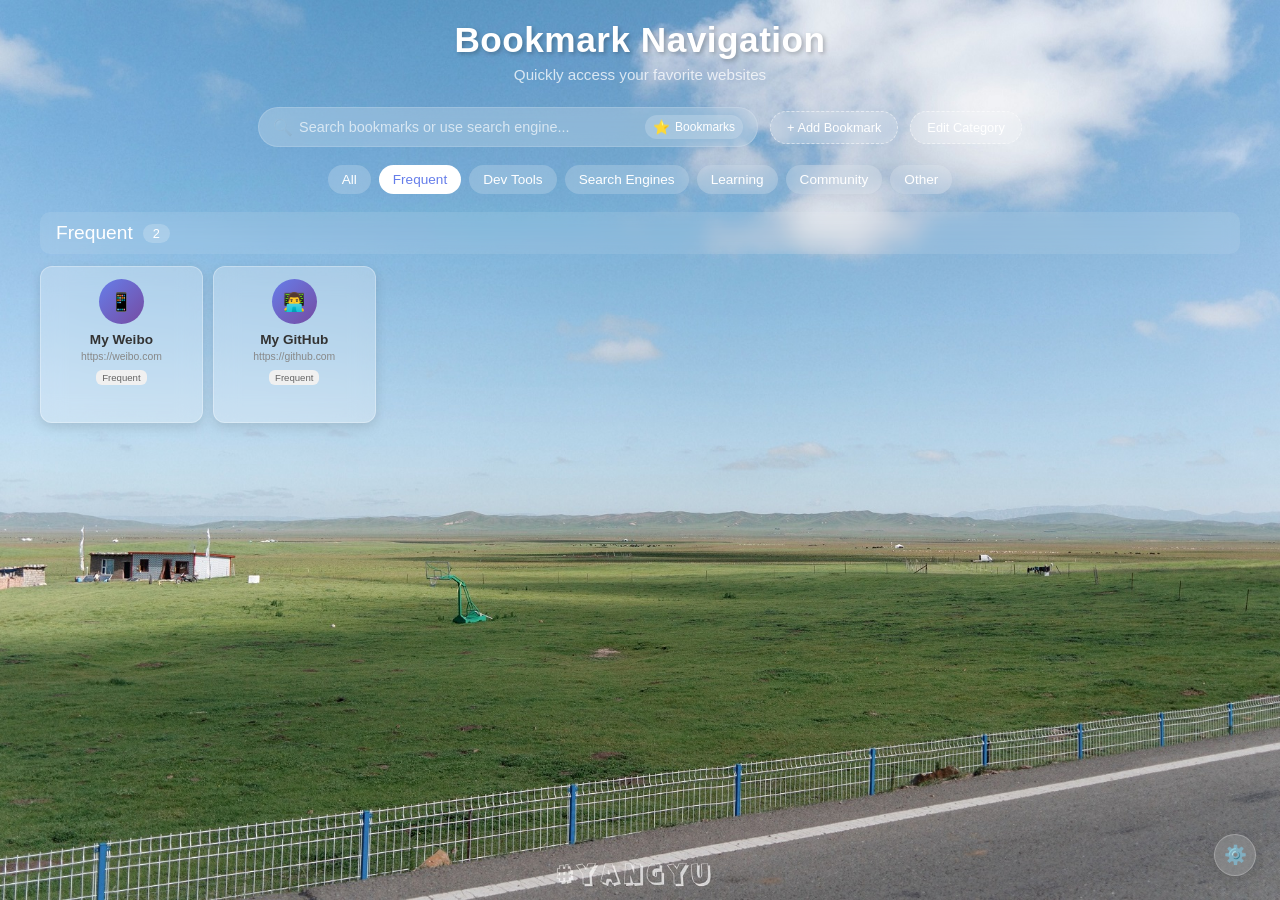
==== commit c01fa25f: "多语言支持 日本語 ✅ 한국어✅" ====
--- a/navi-bookmarks-chrome/newtab.html
+++ b/navi-bookmarks-chrome/newtab.html
@@ -149,6 +149,8 @@
                         <option value="system" data-i18n="langSystem">跟随系统</option>
                         <option value="zh_CN" data-i18n="langZhCN">中文</option>
                         <option value="en" data-i18n="langEn">English</option>
+                        <option value="ja" data-i18n="langJa">日本語</option>
+                        <option value="ko" data-i18n="langKo">한국어</option>
                     </select>
                 </div>
             </div>
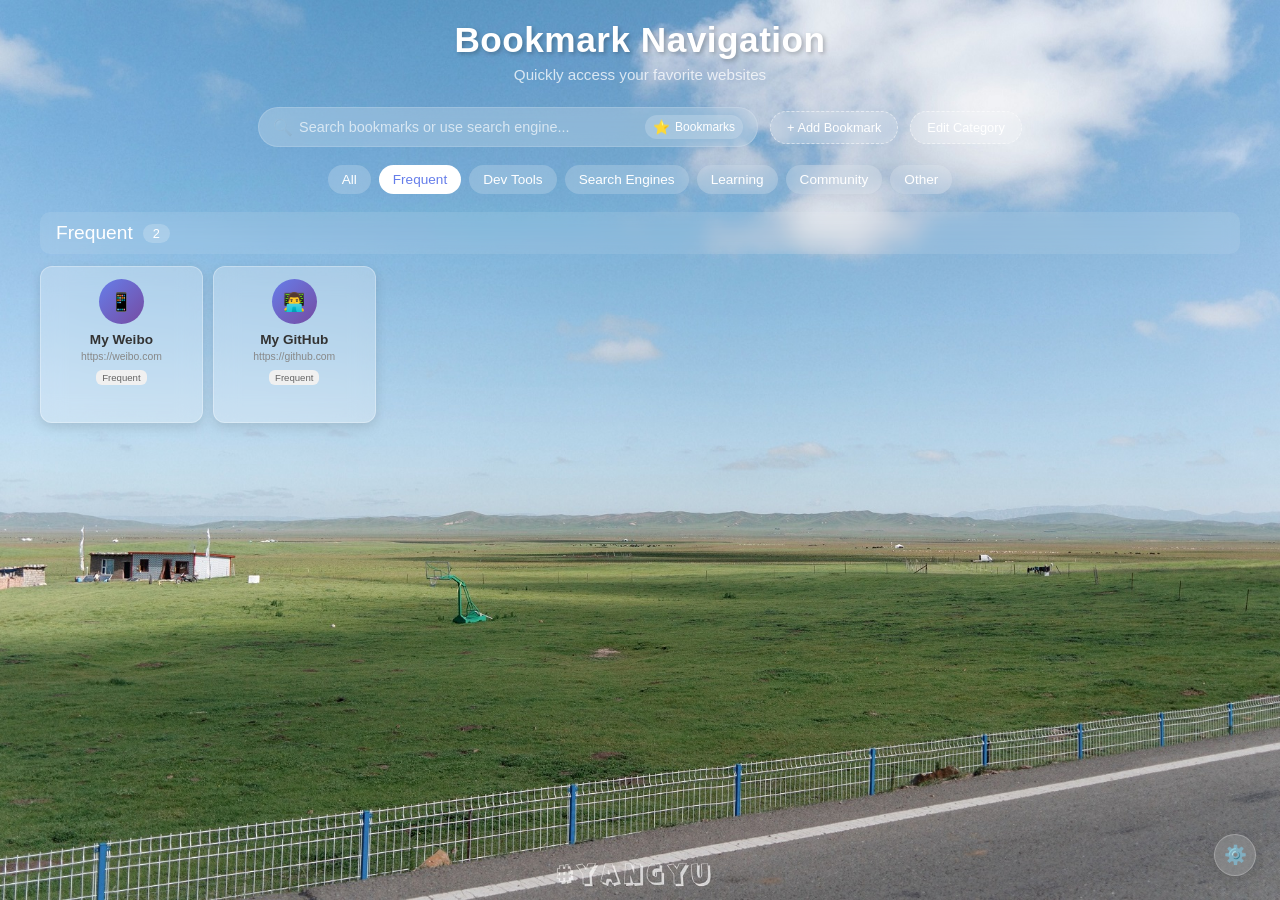
==== commit 46196c1a: "v1.2.0: Add Japanese, Korean, Vietnamese, Thai, Malay, German, French and Traditional Chinese suppor" ====
--- a/navi-bookmarks-chrome/newtab.html
+++ b/navi-bookmarks-chrome/newtab.html
@@ -147,10 +147,16 @@
                     <span data-i18n="language">语言</span>
                     <select id="langSelect" class="lang-select">
                         <option value="system" data-i18n="langSystem">跟随系统</option>
-                        <option value="zh_CN" data-i18n="langZhCN">中文</option>
-                        <option value="en" data-i18n="langEn">English</option>
-                        <option value="ja" data-i18n="langJa">日本語</option>
-                        <option value="ko" data-i18n="langKo">한국어</option>
+                        <option value="zh_CN" data-i18n="langZhCN">🇨🇳 中文</option>
+                        <option value="zh_TW" data-i18n="langZhTW">🇹🇼 繁體中文</option>
+                        <option value="en" data-i18n="langEn">🇺🇸 English</option>
+                        <option value="ja" data-i18n="langJa">🇯🇵 日本語</option>
+                        <option value="ko" data-i18n="langKo">🇰🇷 한국어</option>
+                        <option value="de" data-i18n="langDe">🇩🇪 Deutsch</option>
+                        <option value="fr" data-i18n="langFr">🇫🇷 Français</option>
+                        <option value="vi" data-i18n="langVi">🇻🇳 Tiếng Việt</option>
+                        <option value="th" data-i18n="langTh">🇹🇭 ภาษาไทย</option>
+                        <option value="ms" data-i18n="langMs">🇲🇾 Bahasa Melayu</option>
                     </select>
                 </div>
             </div>
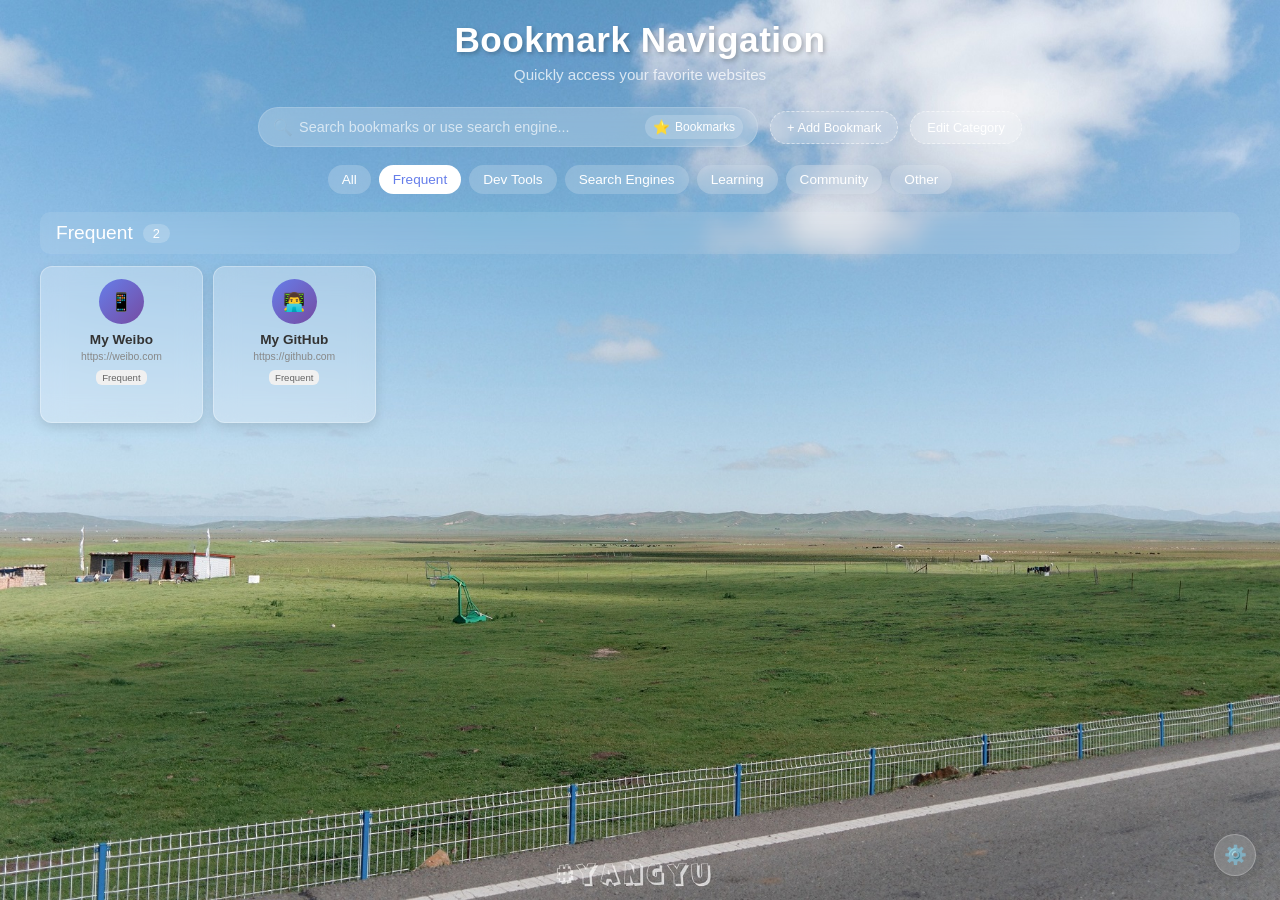
==== commit 1ed9791e: "更新 新功能" ====
--- a/navi-bookmarks-chrome/newtab.html
+++ b/navi-bookmarks-chrome/newtab.html
@@ -75,16 +75,38 @@
                 <h2 id="modalTitle" data-i18n="modalAddBookmark">添加书签</h2>
                 <input type="hidden" id="editId">
                 <div class="form-group">
-                    <label for="nameInput" data-i18n="labelWebsiteName">网站名称</label>
-                    <input type="text" id="nameInput" data-i18n-placeholder="placeholderWebsiteName" placeholder="输入网站名称">
+                    <label data-i18n="labelSelectIcon">选择图标</label>
+                    <div class="icon-picker">
+                        <input type="hidden" id="iconTypeInput" value="emoji">
+                        <input type="hidden" id="iconValueInput" value="">
+                        <div class="icon-picker-current">
+                            <div class="icon-preview" id="iconPreview">
+                                <span id="iconPreviewText">🌟</span>
+                                <img id="iconPreviewImg" style="display:none;" alt="">
+                            </div>
+                            <span class="icon-preview-label" data-i18n="iconPreviewLabel">当前图标</span>
+                        </div>
+                        <div class="icon-picker-actions">
+                            <button type="button" class="icon-action-btn" id="fetchFaviconBtn" data-i18n="btnFetchFavicon">🌐 获取网站图标</button>
+                            <button type="button" class="icon-action-btn" id="iconResetBtn" data-i18n="btnResetIcon">🔄 重置为默认</button>
+                        </div>
+                        <div class="icon-emoji-picker" id="emojiPicker" style="display:none;">
+                            <div class="emoji-grid" id="emojiGrid"></div>
+                        </div>
+                        <div class="icon-favicon-list" id="faviconList" style="display:none;"></div>
+                    </div>
                 </div>
                 <div class="form-group">
                     <label for="urlInput" data-i18n="labelWebsiteUrl">网站地址</label>
                     <input type="text" id="urlInput" data-i18n-placeholder="placeholderWebsiteUrl" placeholder="输入网站URL或IP地址（可省略http://）">
+                    <div class="field-hint" data-i18n="hintUrlEnter">💡 输入网址后回车，自动获取相关信息</div>
                 </div>
                 <div class="form-group">
-                    <label for="descriptionInput" data-i18n="labelDescription">描述（可选）</label>
-                    <textarea id="descriptionInput" data-i18n-placeholder="placeholderDescription" placeholder="输入网站描述或备注信息"></textarea>
+                    <label for="nameInput" data-i18n="labelWebsiteName">网站名称</label>
+                    <input type="text" id="nameInput" data-i18n-placeholder="placeholderWebsiteName" placeholder="输入网站名称">
+                </div>
+                <div class="form-group" style="display:none;">
+                    <input type="text" id="descriptionInput">
                 </div>
                 <div class="form-group">
                     <label for="categoryInput" data-i18n="labelCategory">分类</label>
--- a/navi-bookmarks-chrome/newtab.css
+++ b/navi-bookmarks-chrome/newtab.css
@@ -649,6 +649,13 @@
     background: white;
 }
 
+.field-hint {
+    font-size: 0.72rem;
+    color: #999;
+    margin-top: 4px;
+    line-height: 1.4;
+}
+
 .modal .btn-group {
     display: flex;
     gap: 10px;
@@ -1170,3 +1177,144 @@
     box-shadow: 0 4px 12px rgba(255, 107, 107, 0.4);
     transform: translateY(-1px);
 }
+
+.icon-picker {
+    display: flex;
+    flex-direction: column;
+    gap: 10px;
+}
+
+.icon-picker-current {
+    display: flex;
+    align-items: center;
+    gap: 10px;
+}
+
+.icon-preview {
+    width: 48px;
+    height: 48px;
+    border-radius: 50%;
+    background: linear-gradient(135deg, #667eea 0%, #764ba2 100%);
+    display: flex;
+    align-items: center;
+    justify-content: center;
+    font-size: 22px;
+    color: white;
+    flex-shrink: 0;
+    overflow: hidden;
+}
+
+.icon-preview img {
+    width: 100%;
+    height: 100%;
+    object-fit: cover;
+}
+
+.icon-preview-label {
+    font-size: 0.8rem;
+    color: #888;
+}
+
+.icon-picker-actions {
+    display: flex;
+    gap: 8px;
+}
+
+.icon-action-btn {
+    flex: 1;
+    padding: 8px 10px;
+    border: 1.5px solid #e0e0e0;
+    border-radius: 8px;
+    background: #fafafa;
+    color: #555;
+    font-size: 0.78rem;
+    cursor: pointer;
+    transition: all 0.2s ease;
+    white-space: nowrap;
+}
+
+.icon-action-btn:hover {
+    border-color: #667eea;
+    color: #667eea;
+    background: #f0f0ff;
+}
+
+.icon-emoji-picker {
+    background: #f8f9fa;
+    border-radius: 8px;
+    padding: 8px;
+    max-height: 160px;
+    overflow-y: auto;
+}
+
+.emoji-grid {
+    display: grid;
+    grid-template-columns: repeat(10, 1fr);
+    gap: 4px;
+}
+
+.emoji-item {
+    width: 32px;
+    height: 32px;
+    display: flex;
+    align-items: center;
+    justify-content: center;
+    font-size: 18px;
+    cursor: pointer;
+    border-radius: 6px;
+    transition: all 0.15s ease;
+}
+
+.emoji-item:hover {
+    background: rgba(102, 126, 234, 0.15);
+    transform: scale(1.15);
+}
+
+.icon-favicon-list {
+    display: flex;
+    gap: 8px;
+    padding: 8px;
+    background: #f8f9fa;
+    border-radius: 8px;
+}
+
+.favicon-option {
+    display: flex;
+    align-items: center;
+    gap: 8px;
+    padding: 6px 12px;
+    border: 1.5px solid #e0e0e0;
+    border-radius: 8px;
+    background: white;
+    cursor: pointer;
+    transition: all 0.2s ease;
+}
+
+.favicon-option:hover {
+    border-color: #667eea;
+    background: #f0f0ff;
+}
+
+.favicon-option img {
+    border-radius: 4px;
+}
+
+.favicon-option span {
+    font-size: 0.8rem;
+    color: #555;
+}
+
+.icon-fallback {
+    display: flex;
+    align-items: center;
+    justify-content: center;
+    width: 100%;
+    height: 100%;
+}
+
+.bookmark-card .icon img {
+    width: 100%;
+    height: 100%;
+    border-radius: 50%;
+    object-fit: cover;
+}
